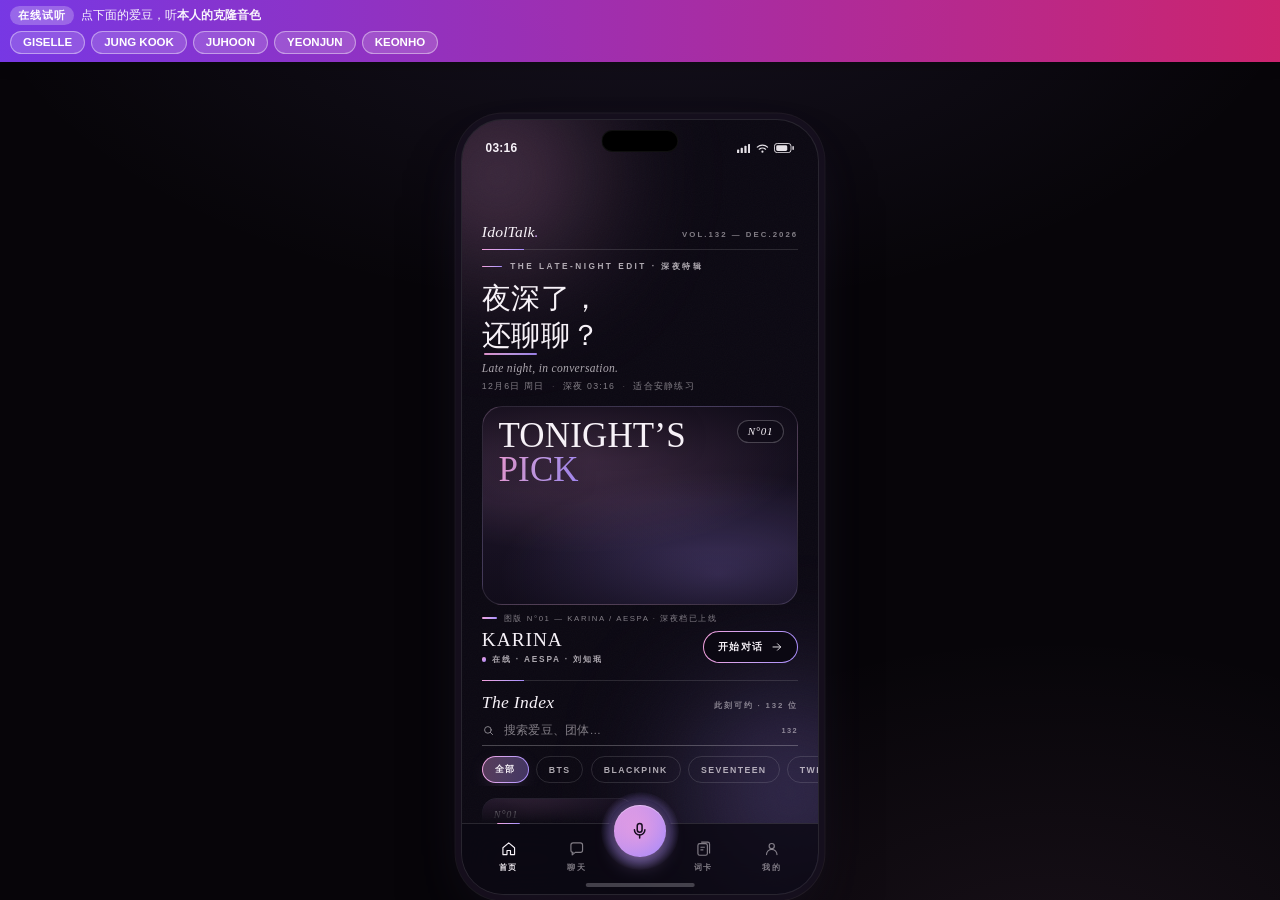
==== index.html @ 9650d8af "在线试听 Demo（先推代码，照片分批）" ====
<!DOCTYPE html>
<html lang="zh-CN">
<head>
<meta charset="UTF-8">
<meta name="viewport" content="width=device-width, initial-scale=1, viewport-fit=cover">
<meta name="color-scheme" content="dark">
<meta name="theme-color" content="#0B0812">
<title>IdolTalk — 和爱豆练英语</title>
<meta name="description" content="K-pop 爱豆英语陪练：132 位爱豆，聊天陪练 + 语音朗读 + 词卡学习。">
<link rel="manifest" href="manifest.webmanifest">
<link rel="icon" href="assets/icon.svg" type="image/svg+xml">
<link rel="stylesheet" href="css/app.css">
<!-- PWA：Service Worker 注册（仅 https / localhost 生效；file:// 直开时静默跳过，不影响运行） -->
<script>
(function () {
  var isLocal = location.hostname === 'localhost' || location.hostname === '127.0.0.1';
  if ('serviceWorker' in navigator && (location.protocol === 'https:' || isLocal)) {
    window.addEventListener('load', function () {
      navigator.serviceWorker.register('sw.js').catch(function (e) {
        console.warn('[sw] 注册失败（不影响使用）', e);
      });
    });
  }
})();
</script>
</head>
<body>

<!-- ============================================================
     PHONE — 390×844（桌面为带框预览；≤520px 真机全屏，见 app.css）
     ============================================================ -->
<div class="phone" id="phone" data-nav="home">
  <div class="blob b1" aria-hidden="true"></div>
  <div class="blob b2" aria-hidden="true"></div>
  <div class="grain" aria-hidden="true"></div>
  <div class="island" aria-hidden="true"></div>

  <div class="stack">

    <!-- 状态栏（桌面预览装饰；真机隐藏，让位系统状态栏） -->
    <div class="statusbar" aria-hidden="true">
      <span id="sb-time">21:47</span>
      <div class="sb-icons">
        <svg width="15" height="10" viewBox="0 0 15 10"><rect class="fill" x="0" y="6" width="2.4" height="4" rx=".8"/><rect class="fill" x="4" y="4" width="2.4" height="6" rx=".8"/><rect class="fill" x="8" y="2" width="2.4" height="8" rx=".8"/><rect class="fill" x="12" y="0" width="2.4" height="10" rx=".8"/></svg>
        <svg width="14" height="10" viewBox="0 0 14 10"><path class="stroke" stroke-width="1.3" stroke-linecap="round" d="M1.4 3.4a8.2 8.2 0 0 1 11.2 0M3.6 5.7a5 5 0 0 1 6.8 0"/><circle class="fill" cx="7" cy="8.4" r="1.2"/></svg>
        <svg width="22" height="11" viewBox="0 0 22 11"><rect class="stroke" stroke-width="1" x=".5" y=".5" width="18" height="10" rx="3"/><rect class="fill" x="2.4" y="2.4" width="12" height="6.2" rx="1.6"/><rect class="fill" x="20" y="3.4" width="1.6" height="4.2" rx=".8" opacity=".5"/></svg>
      </div>
    </div>

    <!-- 屏幕栈：4 个屏幕容器（各屏幕模块在 mount(el) 中替换占位脚手架） -->
    <main class="screens">

      <section class="screen on" id="screen-home" aria-label="首页">
        <div class="scaffold">
          <div class="grad-rule" style="width:120px"></div>
          <p class="sc-name grad-text">Home</p>
          <p class="sc-note">屏幕模块待挂载 · <b>js/screens/home.js</b></p>
        </div>
      </section>

      <section class="screen" id="screen-convos" aria-label="消息列表">
        <div class="scaffold">
          <div class="grad-rule" style="width:120px"></div>
          <p class="sc-name grad-text">Conversations</p>
          <p class="sc-note">屏幕模块待挂载 · <b>js/screens/convos.js</b></p>
        </div>
      </section>

      <section class="screen" id="screen-chat" aria-label="聊天">
        <div class="scaffold">
          <div class="grad-rule" style="width:120px"></div>
          <p class="sc-name grad-text">Conversation</p>
          <p class="sc-note">屏幕模块待挂载 · <b>js/screens/chat.js</b></p>
        </div>
      </section>

      <section class="screen" id="screen-cards" aria-label="词卡">
        <div class="scaffold">
          <div class="grad-rule" style="width:120px"></div>
          <p class="sc-name grad-text">Word Cards</p>
          <p class="sc-note">屏幕模块待挂载 · <b>js/screens/cards.js</b></p>
        </div>
      </section>

      <section class="screen" id="screen-me" aria-label="我的">
        <div class="scaffold">
          <div class="grad-rule" style="width:120px"></div>
          <p class="sc-name grad-text">The Journal</p>
          <p class="sc-note">屏幕模块待挂载 · <b>js/screens/me.js</b></p>
        </div>
      </section>

    </main>

    <!-- 底部导航：4 tab + 中央凸起麦克风 FAB（口语练习核心动作） -->
    <nav class="tabbar" aria-label="主导航">
      <button class="tab on" type="button" data-nav="home" aria-label="首页">
        <svg width="19" height="19" viewBox="0 0 24 24" fill="none" stroke="currentColor" stroke-width="1.6" stroke-linejoin="round" aria-hidden="true"><path d="M4 10.6 12 4l8 6.6V20h-5.6v-5.6h-4.8V20H4z"/></svg>
        <span>首页</span>
      </button>
      <button class="tab" type="button" data-nav="convos" aria-label="聊天">
        <svg width="19" height="19" viewBox="0 0 24 24" fill="none" stroke="currentColor" stroke-width="1.6" stroke-linejoin="round" aria-hidden="true"><path d="M4 7a3 3 0 0 1 3-3h10a3 3 0 0 1 3 3v7a3 3 0 0 1-3 3h-7l-4.2 3.4V17H7a3 3 0 0 1-3-3z"/></svg>
        <span>聊天</span>
      </button>
      <div class="mic">
        <button class="mic-btn" type="button" id="micFab" aria-label="口语练习">
          <svg width="21" height="21" viewBox="0 0 24 24" fill="none" stroke="currentColor" stroke-width="1.9" stroke-linecap="round" stroke-linejoin="round" aria-hidden="true"><rect x="9" y="3" width="6" height="11" rx="3"/><path d="M5.5 11a6.5 6.5 0 0 0 13 0"/><path d="M12 17.5V21"/></svg>
        </button>
      </div>
      <button class="tab" type="button" data-nav="cards" aria-label="词卡">
        <svg width="19" height="19" viewBox="0 0 24 24" fill="none" stroke="currentColor" stroke-width="1.6" stroke-linejoin="round" aria-hidden="true"><rect x="4" y="5" width="13" height="16" rx="2.5"/><path d="M8.5 3h9A2.5 2.5 0 0 1 20 5.5v13"/><path d="M7.5 10h6M7.5 13.5h4"/></svg>
        <span>词卡</span>
      </button>
      <button class="tab" type="button" data-nav="me" aria-label="我的">
        <svg width="19" height="19" viewBox="0 0 24 24" fill="none" stroke="currentColor" stroke-width="1.6" stroke-linecap="round" aria-hidden="true"><circle cx="12" cy="8.4" r="3.6"/><path d="M4.8 20a7.2 7.2 0 0 1 14.4 0"/></svg>
        <span>我的</span>
      </button>
      <div class="home-bar" aria-hidden="true"></div>
    </nav>

  </div>

  <!-- 全局反馈层：App.emit('toast', '文案') 即可弹出 -->
  <div id="toast-layer" aria-live="polite"></div>
</div>

<!-- ============================================================
     模块加载顺序（冻结）：data → reply → voice → chat → core → screens → boot
     注意：全部为【经典脚本】——Chromium 在 file:// 协议下按 CORS 拦截
     <script type="module" src>，而本应用以 file:// 直接打开运行。
     模块化方式 = 每文件一个 IIFE，挂载到 window.App 命名空间（合并式，
     任何模块都不得整体重写 window.App，只能附加属性）。
     ============================================================ -->
<script src="js/data.js"></script>
<script src="js/reply.js"></script>
<script src="js/voice.js"></script>
<script src="js/chat.js"></script>
<script src="js/core.js"></script>
<script src="js/screens/home.js"></script>
<script src="js/screens/convos.js"></script>
<script src="js/screens/chat.js"></script>
<script src="js/screens/cards.js"></script>
<script src="js/screens/me.js"></script>
<script src="js/boot.js"></script>
<!-- 在线试听 Demo 覆盖层：把预生成的真人音色音频接到朗读流程上。
     只覆盖 App.voice.speak / App.reply.generate 两个冻结接口，不改应用原文件。 -->
<script src="demo.js"></script>
</body>
</html>
---- css/app.css ----
/* ============================================================
   IdolTalk · app.css — 「杂志梦幻」设计系统（地基样式表）
   ------------------------------------------------------------
   方向：杂志编辑 · 排版驱动 —— 粉紫是油墨，深紫墨是纸。
   基底来自 concepts/editorial.html，融合三方案精华：
   · 全息偶像 → .ava 说话光环（rose→violet 双油墨旋转环）+ .wave 声波律动
   · 晨雾梦核 → .mask-fade 滚动边缘渐隐、批注波浪线 .wavy
   · 极光玻璃 → 底部导航中央凸起麦克风 FAB（.mic-btn）
   ------------------------------------------------------------
   组件索引（各屏幕模块请直接复用，勿重复造）：
   排版     .serif .serif-up .grad-text .kicker .tick
   线       .hairline .hairline.v .grad-rule（短渐变刻度，--rule-w 可调）
   编号     .n-tag（N°01 图版号胶囊）.n-tag--bare（无底角标）
   面板     .glass（渐变描边玻璃卡）
   气泡     .bubble.glass（爱豆）/ .bubble.solid（用户）
   语音     .play .wave（--h 高度 --d 延迟，.p=已播渐变）.dur .hl
   头像     .ava > .speak-halo + .ring + img（父级加 .speaking 触发）
   按钮     .cta（渐变描边胶囊）.icon-btn .chip
   动效     .rise + --i（入场 stagger）、.sheen（hover 扫光）
   反馈     .toast（App.emit('toast', …) 即可弹出）.live（在线呼吸点）
   布局     .scroll（隐藏滚动条）.mask-fade（滚动边缘渐隐）.photo（--pos 人脸位）
   ------------------------------------------------------------
   工程约束：
   · 动画只用 transform / opacity（60fps；.mic-btn 呼吸亦然）
   · .rise 使用 animation-fill-mode: backwards —— 动画结束后样式回落
     到自然态，:hover 的 transform 才不会一直被填充帧覆盖（防 hover 失效）
   · 照片统一 object-position: var(--pos, 50% 20%)，模块按爱豆写入 --pos
   ============================================================ */

/* ---------- 设计令牌 ---------- */
:root{
  /* 纸与油墨 */
  --ink:     #0B0812;                 /* 主纸面：深紫墨 */
  --ink-2:   #151020;                 /* 抬升面 */
  --ink-3:   #1B1426;                 /* 卡面亮部 */
  --ink-4:   #120D1C;                 /* 卡面暗部 */
  --paper:   #F7F2F8;                 /* 主文字（纸色）*/
  --p2:      rgba(247,242,248,.68);   /* 次级文字 */
  --p3:      rgba(247,242,248,.50);   /* 弱文字 / 标签 */
  --p4:      rgba(247,242,248,.34);   /* 极弱 */

  /* 油墨渐变（rose → lilac → violet）*/
  --rose:    #F2A0DC;
  --lilac:   #CBA2F2;
  --violet:  #A78BFA;
  --grad:    linear-gradient(100deg, #F2A0DC 0%, #CBA2F2 52%, #A78BFA 100%);
  --grad-2:  linear-gradient(135deg, #F2A0DC, #A78BFA);          /* 实底渐变（按钮/油墨块）*/
  --on-grad: #170D20;                                            /* 渐变上的墨色文字 */

  /* 发丝线 */
  --line:    rgba(247,242,248,.13);
  --line-2:  rgba(247,242,248,.26);
  --line-rose:  rgba(242,160,220,.42);
  --line-violet:rgba(167,139,250,.42);

  /* 玻璃面 */
  --glass-bg:   linear-gradient(165deg, rgba(26,19,40,.82), rgba(15,11,24,.86)) padding-box,
                linear-gradient(135deg, rgba(242,160,220,.5), rgba(167,139,250,.38) 45%, rgba(247,242,248,.13) 92%) border-box;
  --glass-bg-soft: linear-gradient(165deg, rgba(26,19,40,.72), rgba(15,11,24,.78)) padding-box,
                linear-gradient(135deg, rgba(242,160,220,.4), rgba(167,139,250,.3) 50%, rgba(247,242,248,.12) 95%) border-box;

  /* 字体 */
  --serif:   Georgia, "Times New Roman", "Songti SC", "SimSun", serif;
  /* Segoe UI 先于微软雅黑：Windows 上拉丁字形（含 U+2019 弯引号）由 Segoe UI
     渲染 —— 雅黑的 ’ 是全宽前进宽度，会在 "You’ve" 里撑出空格；中文仍回退雅黑 */
  --sans:    -apple-system, "Segoe UI", "PingFang SC", "Microsoft YaHei", sans-serif;

  /* 字号阶梯 */
  --fs-micro: 8.5px;    /* 全大写微型标签 */
  --fs-tag:   9px;      /* 标签 */
  --fs-note:  9.5px;    /* 说明 */
  --fs-cap:   10.5px;   /* 按钮/说明正文 */
  --fs-meta:  11.5px;   /* 译文/注释正文 */
  --fs-body:  12.5px;   /* 正文 */
  --fs-chat:  13.5px;   /* 聊天气泡正文 */
  --fs-name:  15.5px;   /* 卡片人名 */
  --fs-title: 17px;     /* 刊头 */
  --fs-h3:    19px;     /* 区块题 */
  --fs-h2:    21px;     /* 署名题 */
  --fs-h1:    31px;     /* 页题 */
  --fs-hero:  38px;     /* 超大衬线题（TONIGHT'S PICK）*/

  /* 字距 */
  --ls-caps: .22em;     /* 全大写宽字距 */
  --ls-wide: .16em;
  --ls-mid:  .08em;

  /* 圆角 */
  --r-xs: 8px;  --r-sm: 12px; --r-md: 16px; --r-lg: 22px; --r-pill: 999px;

  /* 间距 */
  --sp-1: 4px;  --sp-2: 8px;  --sp-3: 12px; --sp-4: 16px; --sp-5: 22px; --sp-6: 30px;
  --gutter: 22px;        /* 屏幕左右安全留白 */

  /* 动效 */
  --ease:      cubic-bezier(.22,.75,.25,1);
  --ease-soft: cubic-bezier(.2,.7,.2,1);
  --t-fast: .35s;  --t-mid: .55s;  --t-slow: 1.2s;
  --stagger: 65ms;       /* .rise 相邻位差 */
  --delay-base: 150ms;   /* .rise 起始延迟 */
}

/* 旋转角属性（供 .ring / 气泡流光旋转；不支持的浏览器静退为静态环） */
@property --a{ syntax:'<angle>'; inherits:false; initial-value:0deg; }

/* ---------- 重置与基底 ---------- */
*, *::before, *::after{ box-sizing:border-box; margin:0; padding:0; }
html, body{ height:100%; }
body{
  font-family:var(--sans);
  background:
    radial-gradient(1100px 620px at 50% -8%, rgba(167,139,250,.10), transparent 62%),
    radial-gradient(900px 560px at 82% 108%, rgba(242,160,220,.07), transparent 60%),
    #070509;
  color:var(--paper);
  -webkit-font-smoothing:antialiased;
  text-rendering:optimizeLegibility;
  display:grid; place-items:center;
  overflow:auto;
}
img{ display:block; }
button{ font:inherit; color:inherit; background:none; border:0; cursor:pointer; }
input{ font:inherit; color:inherit; background:none; border:0; outline:none; }
a{ color:inherit; text-decoration:none; }
::selection{ background:rgba(167,139,250,.35); }
:focus-visible{ outline:1px solid var(--line-rose); outline-offset:2px; border-radius:2px; }
.sr-only{
  position:absolute; width:1px; height:1px; overflow:hidden;
  clip:rect(0 0 0 0); clip-path:inset(50%); white-space:nowrap;
}

/* ============================================================
   PHONE — 390×844 设备框（桌面预览）/ 全屏（真机 PWA）
   ============================================================ */
.phone{
  position:relative;
  width:390px; height:844px;
  border-radius:46px; overflow:hidden;
  background:var(--ink);
  border:1px solid rgba(247,242,248,.12);
  box-shadow:
    0 0 0 6px rgba(20,14,28,.9),
    0 0 0 7px rgba(247,242,248,.07),
    0 48px 90px -36px rgba(0,0,0,.9),
    0 24px 70px -30px rgba(167,139,250,.28);
}
/* 桌面窗口较矮时整体缩放（zoom 只影响框，不影响内部布局逻辑） */
@media (min-width:521px) and (max-height:930px){ .phone{ zoom:.92; } }
@media (min-width:521px) and (max-height:840px){ .phone{ zoom:.84; } }

/* ---------- 氛围：光斑 / 纸纹 / 灵动岛 ---------- */
.blob{ position:absolute; border-radius:50%; filter:blur(64px); pointer-events:none; z-index:0; }
.blob.b1{
  width:300px; height:300px; top:-90px; left:-110px;
  background:radial-gradient(circle, rgba(242,160,220,.42), transparent 68%);
  animation:drift-a 24s var(--ease-soft) infinite alternate;
}
.blob.b2{
  width:340px; height:340px; bottom:-60px; right:-140px;
  background:radial-gradient(circle, rgba(167,139,250,.40), transparent 68%);
  animation:drift-b 29s var(--ease-soft) infinite alternate;
}
@keyframes drift-a{ from{ transform:translate3d(0,0,0) scale(1); } to{ transform:translate3d(60px,52px,0) scale(1.14); } }
@keyframes drift-b{ from{ transform:translate3d(0,0,0) scale(1.08); } to{ transform:translate3d(-66px,-44px,0) scale(.94); } }

.grain{
  position:absolute; inset:0; z-index:1; pointer-events:none; opacity:.05;
  background-image:url("data:image/svg+xml;utf8,<svg xmlns='http://www.w3.org/2000/svg' width='140' height='140'><filter id='n'><feTurbulence type='fractalNoise' baseFrequency='0.85' numOctaves='2' stitchTiles='stitch'/></filter><rect width='140' height='140' filter='url(%23n)' opacity='0.6'/></svg>");
}
.island{
  position:absolute; top:11px; left:50%; transform:translateX(-50%);
  width:84px; height:24px; border-radius:14px; background:#000;
  border:1px solid rgba(255,255,255,.06); z-index:6; pointer-events:none;
}

/* ---------- 状态栏（桌面预览用；真机隐藏） ---------- */
.statusbar{
  flex:none; height:46px; padding:16px 26px 0; z-index:5; position:relative;
  display:flex; align-items:center; justify-content:space-between;
  font-size:13px; font-weight:600; letter-spacing:.02em; color:var(--paper);
}
.sb-icons{ display:flex; align-items:center; gap:6px; }
.sb-icons svg{ display:block; }
.sb-icons .fill{ fill:var(--paper); opacity:.92; }
.sb-icons .stroke{ stroke:var(--paper); opacity:.92; fill:none; }

/* ============================================================
   SCREEN — 屏幕栈与切换
   ============================================================ */
.stack{ position:relative; z-index:2; height:100%; display:flex; flex-direction:column; }
.screens{ position:relative; flex:1; min-height:0; z-index:10; }
.screen{
  position:absolute; inset:0;
  display:none;                              /* 只显示当前屏（nav 由 core.js 控制 .on）*/
  flex-direction:column; overflow:hidden;
  background:transparent;
}
.screen.on{ display:flex; animation:screen-in .4s var(--ease) backwards; }
@keyframes screen-in{ from{ opacity:0; transform:translateY(10px); } to{ opacity:1; transform:translateY(0); } }
/* 约定：聊天屏为全沉浸布局（概念稿如此）——输入坞替代底栏，由 [data-nav] 驱动 */
.phone[data-nav="chat"] .tabbar{ display:none; }

/* ---------- 屏幕占位脚手架（各屏幕 mount(el) 时应整体替换） ---------- */
.scaffold{
  flex:1; display:flex; flex-direction:column; align-items:center; justify-content:center;
  gap:10px; padding:24px; text-align:center;
}
.scaffold .sc-name{ font-family:var(--serif); font-style:italic; font-size:var(--fs-h3); letter-spacing:.04em; }
.scaffold .sc-note{ font-size:var(--fs-note); letter-spacing:var(--ls-caps); text-transform:uppercase; color:var(--p3); }
.scaffold .sc-note b{ font-weight:600; color:var(--p2); }

/* ============================================================
   TABBAR — 底部导航 + 中央凸起麦克风 FAB
   ============================================================ */
.tabbar{
  flex:none; position:relative; z-index:30; height:78px; padding:10px 14px 0;
  border-top:1px solid var(--line);
  background:rgba(11,8,18,.78);
  backdrop-filter:blur(18px); -webkit-backdrop-filter:blur(18px);
  display:flex; align-items:flex-start;
}
.tab{
  flex:1; display:flex; flex-direction:column; align-items:center; gap:5px;
  padding-top:8px; position:relative; color:var(--p3);
  transition:color var(--t-fast) var(--ease);
}
.tab span{ font-size:var(--fs-micro); font-weight:600; letter-spacing:.14em; }
.tab svg{ display:block; }
.tab.on{ color:var(--paper); }
.tab.on::before{
  content:""; position:absolute; top:-11px; width:26px; height:2px;
  border-radius:0 0 3px 3px; background:var(--grad);
}
/* 中央麦克风 FAB（口语练习是核心动作）*/
.tabbar .mic{
  flex:none; width:64px;
  display:flex; align-items:flex-start; justify-content:center;
}
.mic-btn{
  position:relative; margin-top:-30px;
  width:56px; height:56px; border-radius:50%;
  display:flex; align-items:center; justify-content:center;
  background:var(--grad-2); color:var(--on-grad);
  box-shadow:
    0 10px 26px -8px rgba(203,162,242,.7),
    inset 0 1px 0 rgba(255,255,255,.5),
    0 0 0 6px rgba(11,8,18,.9);
  transition:transform var(--t-fast) var(--ease);
}
.mic-btn svg{ position:relative; z-index:1; }
/* 呼吸光晕：只用 transform/opacity */
.mic-btn::after{
  content:""; position:absolute; inset:-14px; border-radius:50%;
  background:radial-gradient(circle, rgba(242,160,220,.5), rgba(167,139,250,.26) 55%, transparent 72%);
  z-index:0; pointer-events:none;
  animation:mic-breathe 4.6s var(--ease-soft) infinite;
}
@keyframes mic-breathe{
  0%,100%{ opacity:.3; transform:scale(.92); }
  50%{ opacity:.8; transform:scale(1.1); }
}
.mic-btn:active{ transform:scale(.94); }
.home-bar{
  position:absolute; left:50%; bottom:8px; transform:translateX(-50%);
  width:118px; height:4px; border-radius:4px; background:rgba(247,242,248,.24);
  pointer-events:none;
}

/* ============================================================
   排版基元
   ============================================================ */
.serif{ font-family:var(--serif); font-style:italic; }
.serif-up{ font-family:var(--serif); text-transform:uppercase; }
.grad-text{
  background:var(--grad); -webkit-background-clip:text; background-clip:text;
  color:transparent; -webkit-text-fill-color:transparent;
}
/* 小节引导：刻度短杠 + 全大写微标签 */
.kicker{
  display:flex; align-items:center; gap:9px;
  font-size:var(--fs-tag); font-weight:600; letter-spacing:.3em;
  color:var(--p2); text-transform:uppercase;
}
.tick{ width:22px; height:2px; border-radius:2px; background:var(--grad); flex:none; }
/* 批注波浪线（纠音/编辑批注用，晨雾梦核精华） */
.wavy{
  text-decoration:underline wavy rgba(242,160,220,.6);
  text-underline-offset:3px;
}

/* ============================================================
   线 —— 发丝线 / 渐变刻度
   ============================================================ */
.hairline{ height:1px; background:var(--line); border:0; }
.hairline.v{ width:1px; height:auto; align-self:stretch; background:var(--line); }
/* 发丝线 + 左端短渐变刻度（--rule-w 控制刻度宽） */
.grad-rule{ height:1px; background:var(--line); border:0; position:relative; }
.grad-rule::before{
  content:""; position:absolute; left:0; top:0;
  width:var(--rule-w, 46px); height:1px; background:var(--grad);
}
.grad-rule.center::before{ left:50%; transform:translateX(-50%); }
.grad-rule.right::before{ left:auto; right:0; }

/* ============================================================
   组件 —— N° 编号 / 玻璃面板
   ============================================================ */
/* N°01 图版号：玻璃胶囊（hero 角标等） */
.n-tag{
  display:inline-flex; align-items:center;
  font-family:var(--serif); font-style:italic; font-size:12px; letter-spacing:.06em;
  padding:5px 11px; border-radius:var(--r-pill);
  background:rgba(11,8,18,.42); border:1px solid rgba(247,242,248,.24);
  backdrop-filter:blur(8px); -webkit-backdrop-filter:blur(8px);
}
/* 无底角标（卡片内 N°，靠投影保证可读） */
.n-tag--bare{
  display:inline; padding:0; background:none; border:0; backdrop-filter:none; -webkit-backdrop-filter:none;
  font-family:var(--serif); font-style:italic; font-size:11px; letter-spacing:.08em;
  text-shadow:0 1px 10px rgba(0,0,0,.65);
}
.n-tag--grad{ background:var(--grad); -webkit-background-clip:text; background-clip:text; color:transparent; -webkit-text-fill-color:transparent; }

/* 渐变描边玻璃面板（词卡 / 批注卡 / 工具卡等） */
.glass{
  border-radius:var(--r-md);
  background:var(--glass-bg);
  border:1px solid transparent;
  backdrop-filter:blur(16px); -webkit-backdrop-filter:blur(16px);
  box-shadow:0 14px 34px -22px rgba(0,0,0,.85);
}
.glass--soft{
  border-radius:18px;
  background:var(--glass-bg-soft);
  border:1px solid transparent;
  backdrop-filter:blur(14px); -webkit-backdrop-filter:blur(14px);
}

/* ============================================================
   气泡基元 —— 爱豆（玻璃渐变描边）/ 用户（油墨实底）
   ============================================================ */
.bubble{
  position:relative;
  font-size:var(--fs-chat); line-height:1.6; letter-spacing:.01em;
  max-width:100%;
}
/* 爱豆气泡：左上小折角 */
.bubble.glass{
  padding:12px 15px;
  border-radius:5px 20px 20px 20px;
  background:var(--glass-bg);
  border:1px solid transparent;
  backdrop-filter:blur(16px); -webkit-backdrop-filter:blur(16px);
  box-shadow:0 14px 34px -22px rgba(0,0,0,.85);
}
/* 用户气泡：右上小折角 + 油墨实底 */
.bubble.solid{
  padding:12px 15px;
  border-radius:20px 5px 20px 20px;
  background:var(--grad-2); color:var(--on-grad); font-weight:500;
  box-shadow:0 14px 32px -16px rgba(242,160,220,.55);
}
/* 气泡内中文译文块 */
.bubble .cn{
  margin-top:10px; padding-top:10px; border-top:1px solid var(--line);
  font-size:var(--fs-meta); line-height:1.7; color:var(--p2); letter-spacing:.02em;
}

/* ---------- 语音气泡（24 根细声波 / 播放钮 / 时长） ---------- */
.bubble.voice{ padding:14px 16px 13px; width:100%; }
.voice-row{ display:flex; align-items:center; gap:12px; }
.play{
  position:relative; flex:none; width:36px; height:36px; border-radius:50%;
  background:var(--grad-2); color:var(--on-grad);
  display:flex; align-items:center; justify-content:center;
  box-shadow:0 8px 22px -8px rgba(242,160,220,.6);
}
.play svg{ position:relative; z-index:1; }
/* 播放时的外扩光环（transform/opacity） */
.play::after{
  content:""; position:absolute; inset:-4px; border-radius:50%;
  background:radial-gradient(circle, rgba(242,160,220,.55), rgba(167,139,250,.28) 55%, transparent 72%);
  opacity:0; transform:scale(.7); pointer-events:none;
}
.playing .play::after{ animation:halo 1.9s var(--ease-soft) infinite; }
@keyframes halo{
  0%{ opacity:.85; transform:scale(.72); }
  70%{ opacity:0; transform:scale(1.55); }
  100%{ opacity:0; transform:scale(1.55); }
}
.play .ic-pause{ display:none; }
.playing .ic-pause{ display:block; }
.playing .ic-play{ display:none; }
/* 声波：i×24，--h 高度、--d 逐根延迟；.p = 已播渐变 */
.wave{ flex:1; display:flex; align-items:center; justify-content:space-between; gap:2px; height:26px; }
.wave i{
  width:2.5px; height:var(--h, 12px); border-radius:3px;
  background:rgba(247,242,248,.34);
  transform-origin:center;
}
.wave i.p{ background:var(--grad-2); }
.playing .wave i{ animation:wv 1.15s var(--ease-soft) infinite; animation-delay:var(--d, 0s); }
@keyframes wv{ 0%,100%{ transform:scaleY(.55); } 50%{ transform:scaleY(1.12); } }
.dur{ flex:none; font-family:var(--serif); font-style:italic; font-size:11px; letter-spacing:.06em; color:var(--p2); }
.voice-text{ margin-top:12px; }
.voice-text .hl{
  font-style:normal;
  background:var(--grad); -webkit-background-clip:text; background-clip:text;
  color:transparent; -webkit-text-fill-color:transparent;
  text-shadow:0 0 22px rgba(242,160,220,.35);
}
.bubble.voice .cn{ margin-top:9px; padding-top:9px; border-top:1px solid var(--line); font-size:var(--fs-meta); line-height:1.7; color:var(--p2); }

/* ---------- 说话时刻：头像光环（全息偶像精华，简化为双油墨） ---------- */
/* 用法：<div class="ava speaking"><span class="speak-halo"></span><span class="ring"></span><img src=…></div> */
.ava{ position:relative; width:var(--ava, 47px); height:var(--ava, 47px); flex:none; }
.ava img{
  position:relative; z-index:2;
  width:100%; height:100%; border-radius:50%;
  object-fit:cover; object-position:var(--pos, 50% 18%);
  border:2px solid var(--ink); background:var(--ink-3);
}
/* 旋转油墨环 */
.ava .ring{
  position:absolute; inset:-2px; border-radius:50%; padding:1.5px; z-index:3;
  --a:0deg;
  background:conic-gradient(from var(--a), var(--rose), var(--violet) 55%, var(--rose));
  -webkit-mask:linear-gradient(#000 0 0) content-box, linear-gradient(#000 0 0);
  -webkit-mask-composite:xor;
          mask:linear-gradient(#000 0 0) content-box, linear-gradient(#000 0 0);
          mask-composite:exclude;
  opacity:.35; transition:opacity .45s var(--ease);
  pointer-events:none;
}
.ava.speaking .ring{ opacity:1; animation:spin-a 4.5s linear infinite; }
@keyframes spin-a{ to{ --a:360deg; } }
/* 呼吸光晕 */
.ava .speak-halo{
  position:absolute; inset:-11px; border-radius:50%; z-index:1;
  background:radial-gradient(circle, rgba(167,139,250,.55), rgba(242,160,220,.25) 55%, transparent 72%);
  opacity:0; pointer-events:none;
}
.ava.speaking .speak-halo{ animation:breathe 2.4s var(--ease-soft) infinite; }
@keyframes breathe{ 0%,100%{ opacity:.25; transform:scale(.9); } 50%{ opacity:.85; transform:scale(1.14); } }

/* ============================================================
   按钮 / 胶囊 / 扫光
   ============================================================ */
/* CTA：渐变描边胶囊，hover 变油墨实底 */
.cta{
  display:inline-flex; align-items:center; gap:8px; flex:none;
  font-size:var(--fs-cap); font-weight:600; letter-spacing:var(--ls-wide);
  padding:9px 15px; border-radius:var(--r-pill);
  background:linear-gradient(var(--ink), var(--ink)) padding-box, var(--grad) border-box;
  border:1px solid transparent; color:var(--paper);
  transition:background var(--t-mid) var(--ease), color var(--t-mid) var(--ease), box-shadow var(--t-mid) var(--ease);
}
.cta svg{ transition:transform var(--t-mid) var(--ease); }
.cta:hover{
  background:var(--grad) padding-box, var(--grad) border-box; color:#180D20;
  box-shadow:0 10px 30px -10px rgba(242,160,220,.55);
}
.cta:hover svg{ transform:translateX(3px); }

/* 圆形图标钮 */
.icon-btn{
  flex:none; width:32px; height:32px; border-radius:50%;
  display:flex; align-items:center; justify-content:center;
  border:1px solid var(--line); color:var(--p2);
  transition:color var(--t-fast) var(--ease), border-color var(--t-fast) var(--ease), background var(--t-fast) var(--ease);
}
.icon-btn:hover{ color:var(--paper); border-color:var(--line-2); background:rgba(247,242,248,.05); }

/* 筛选胶囊（首页团体 chips） */
.chip{
  flex:none; font-size:var(--fs-note); font-weight:600; letter-spacing:var(--ls-wide);
  text-transform:uppercase; color:var(--p2);
  padding:7px 13px; border-radius:var(--r-pill); border:1px solid var(--line);
  transition:color var(--t-fast) var(--ease), border-color var(--t-fast) var(--ease), background var(--t-fast) var(--ease);
}
.chip:hover{ color:var(--paper); border-color:var(--line-2); }
.chip.on{
  color:var(--paper);
  background:linear-gradient(rgba(28,20,40,.72), rgba(28,20,40,.72)) padding-box, var(--grad) border-box;
  border:1px solid transparent;
  box-shadow:0 6px 22px -10px rgba(203,162,242,.55);
}

/* 扫光：hover 时一道斜高光扫过（transform/opacity）。
   用法：在卡片根元素上叠加 class="sheen"（元素自身需 overflow:hidden 或含于裁切容器） */
.sheen{ position:relative; }
.sheen::after{
  content:""; position:absolute; top:-60%; bottom:-60%; left:0; width:38%;
  background:linear-gradient(105deg, transparent, rgba(247,242,248,.1) 44%, rgba(247,242,248,.22) 50%, rgba(247,242,248,.1) 56%, transparent);
  transform:translateX(-160%) rotate(10deg);
  opacity:0; pointer-events:none; z-index:4;
}
.sheen:hover::after{
  opacity:1;
  transition:transform .9s var(--ease-soft), opacity .25s var(--ease-soft);
  transform:translateX(300%) rotate(10deg);
}

/* 在线呼吸点（选择性在线：只标 3-4 位） */
.live{
  width:5px; height:5px; border-radius:50%; flex:none;
  background:var(--grad-2);
  animation:live 2.2s var(--ease-soft) infinite;
}
@keyframes live{ 0%,100%{ opacity:1; transform:scale(1); } 50%{ opacity:.45; transform:scale(.78); } }

/* ============================================================
   滚动 / 遮罩 / 照片
   ============================================================ */
.scroll{ overflow-y:auto; overscroll-behavior:contain; scrollbar-width:none; }
.scroll::-webkit-scrollbar{ display:none; }
/* 滚动边缘渐隐（晨雾梦核精华）：加在滚动容器上 */
.mask-fade{
  -webkit-mask-image:linear-gradient(180deg, transparent 0, #000 16px, #000 calc(100% - 34px), transparent 100%);
          mask-image:linear-gradient(180deg, transparent 0, #000 16px, #000 calc(100% - 34px), transparent 100%);
}
/* 照片统一裁切：模块按爱豆写入 --pos（如 50% 14%） */
.photo{ width:100%; height:100%; object-fit:cover; object-position:var(--pos, 50% 20%); }

/* ============================================================
   TOAST — 全局反馈层（App.emit('toast', '文案') 即可触发）
   ============================================================ */
#toast-layer{
  position:absolute; top:56px; left:0; right:0; z-index:60;
  display:flex; flex-direction:column; align-items:center; gap:8px;
  pointer-events:none;
}
.toast{
  display:inline-flex; align-items:center; gap:10px; max-width:82%;
  padding:9px 16px; border-radius:var(--r-pill);
  background:linear-gradient(165deg, rgba(26,19,40,.9), rgba(15,11,24,.92)) padding-box,
              linear-gradient(135deg, rgba(242,160,220,.45), rgba(167,139,250,.35) 50%, rgba(247,242,248,.14) 95%) border-box;
  border:1px solid transparent;
  backdrop-filter:blur(14px); -webkit-backdrop-filter:blur(14px);
  box-shadow:0 18px 40px -18px rgba(0,0,0,.9);
  font-size:var(--fs-cap); letter-spacing:var(--ls-mid); color:var(--paper);
  opacity:0; transform:translateY(-10px);
  transition:opacity var(--t-fast) var(--ease), transform var(--t-fast) var(--ease);
}
.toast.show{ opacity:1; transform:translateY(0); }
.toast .toast-tick{ width:16px; height:2px; border-radius:2px; background:var(--grad); flex:none; }

/* ============================================================
   入场动画基元 —— .rise + --i
   delay = calc(var(--i) * 65ms + 150ms)
   fill-mode 用 backwards：结束后回落自然样式，保证 :hover transform 不被覆盖
   ============================================================ */
.rise{ animation:rise-in .55s var(--ease) backwards; animation-delay:calc(var(--i, 0) * var(--stagger) + var(--delay-base)); }
@keyframes rise-in{ from{ opacity:0; transform:translateY(14px); } to{ opacity:1; transform:translateY(0); } }

/* ============================================================
   响应式 —— 真机全屏（≤520px）：无框、隐藏岛与假状态栏，
   让位给系统状态栏 / 手势条（safe-area）。放在样式表末尾，
   确保覆盖上方所有基础规则。
   ============================================================ */
@media (max-width:520px){
  body{ display:block; overflow:hidden; background:var(--ink); }
  .phone{
    width:100vw; height:100vh; height:100dvh;
    border-radius:0; border:none; box-shadow:none; zoom:1;
  }
  .island, .statusbar{ display:none; }
  .screens{ padding-top:env(safe-area-inset-top, 0px); }
  .tabbar{ padding-bottom:calc(10px + env(safe-area-inset-bottom, 0px)); height:88px; }
  .mic-btn{ margin-top:-34px; }
}

/* ---------- 动效节制（prefers-reduced-motion） ---------- */
@media (prefers-reduced-motion: reduce){
  *, *::before, *::after{
    animation-duration:.001s !important;
    animation-iteration-count:1 !important;
    transition-duration:.001s !important;
  }
  .blob, .mic-btn::after, .wave i, .live{ animation:none !important; }
  .rise{ animation:none; }
  .screen.on{ animation:none; }
}
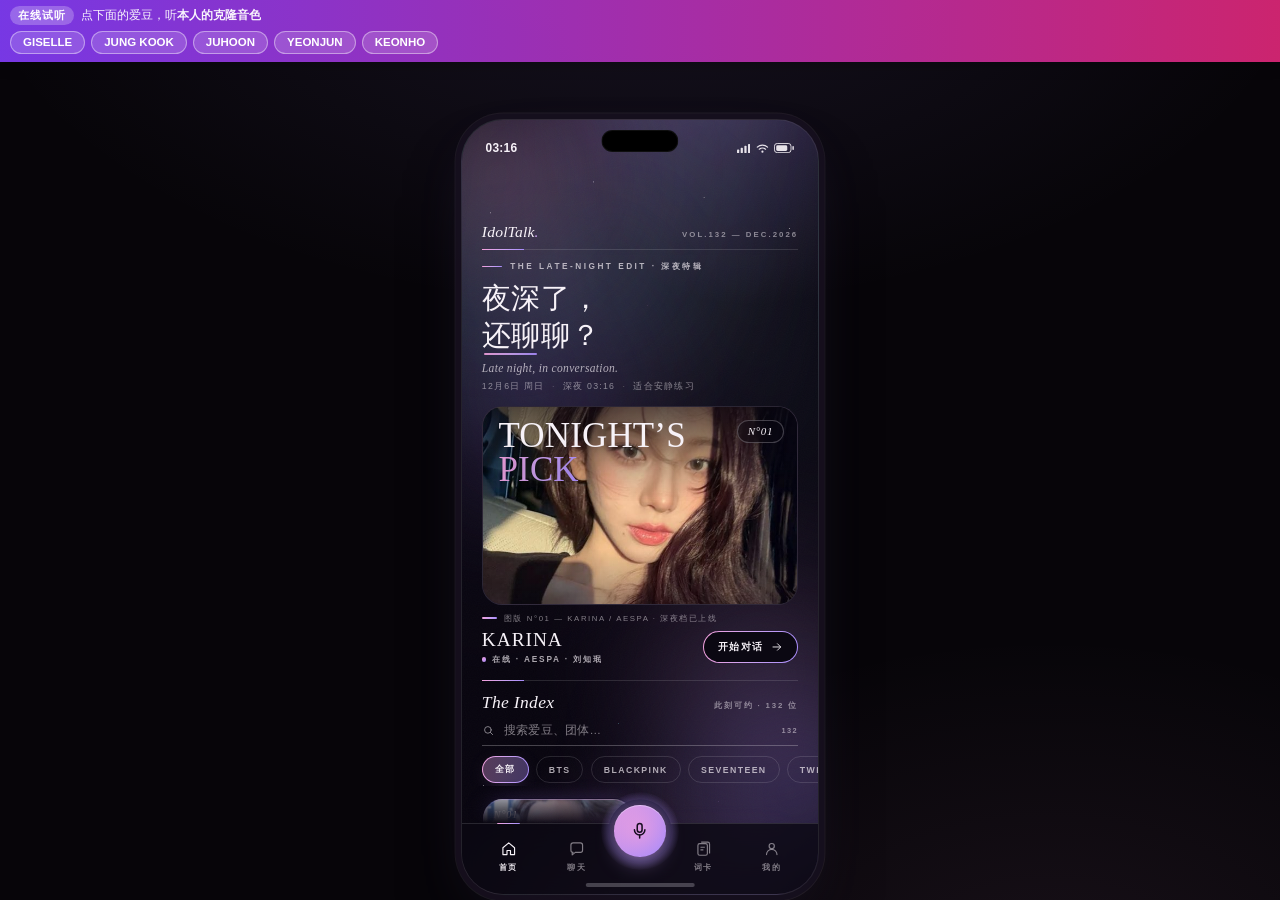
==== commit 037da442: "在线 Demo 同步：全息卡片对齐全息偶像设计稿 + 修掉奇数位卡片黑框 与仓库 master f9b4c44 同批改动： - 卡片底色 #160d28、圆角 22px、.tint 全息偏光层、hov" ====
--- a/index.html
+++ b/index.html
@@ -30,6 +30,14 @@
      PHONE — 390×844（桌面为带框预览；≤520px 真机全屏，见 app.css）
      ============================================================ -->
 <div class="phone" id="phone" data-nav="home">
+  <!-- 舞台光：三束摆动射灯 + 三个漂浮光球 + 星点（全息偶像 Holo Idol） -->
+  <div class="beam b1" aria-hidden="true"></div>
+  <div class="beam b2" aria-hidden="true"></div>
+  <div class="beam b3" aria-hidden="true"></div>
+  <div class="orb o1" aria-hidden="true"></div>
+  <div class="orb o2" aria-hidden="true"></div>
+  <div class="orb o3" aria-hidden="true"></div>
+  <div class="stars" aria-hidden="true"></div>
   <div class="blob b1" aria-hidden="true"></div>
   <div class="blob b2" aria-hidden="true"></div>
   <div class="grain" aria-hidden="true"></div>
--- a/css/app.css
+++ b/css/app.css
@@ -44,6 +44,8 @@
   --lilac:   #CBA2F2;
   --violet:  #A78BFA;
   --grad:    linear-gradient(100deg, #F2A0DC 0%, #CBA2F2 52%, #A78BFA 100%);
+  /* 全息镭射渐变（Holo Idol 设计稿）：青→紫→粉→玫瑰→紫→青 */
+  --holo:    linear-gradient(115deg,#7ee8fa 0%,#a78bfa 28%,#f0abfc 52%,#fda4af 72%,#a78bfa 88%,#7ee8fa 100%);
   --grad-2:  linear-gradient(135deg, #F2A0DC, #A78BFA);          /* 实底渐变（按钮/油墨块）*/
   --on-grad: #170D20;                                            /* 渐变上的墨色文字 */
 
@@ -136,7 +138,13 @@
   position:relative;
   width:390px; height:844px;
   border-radius:46px; overflow:hidden;
-  background:var(--ink);
+  /* 深紫黑舞台底 + 三层舞台光（Holo Idol 设计稿的 .screen-home 底色搬到这里，
+     这样射灯/光球/星点能透过透明的首页显示出来） */
+  background:
+    radial-gradient(120% 62% at 82% -12%, rgba(167,139,250,.26), transparent 58%),
+    radial-gradient(90% 46% at -12% 18%, rgba(126,232,250,.13), transparent 60%),
+    radial-gradient(96% 52% at 50% 112%, rgba(240,171,252,.17), transparent 62%),
+    #07040e;
   border:1px solid rgba(247,242,248,.12);
   box-shadow:
     0 0 0 6px rgba(20,14,28,.9),
@@ -149,6 +157,38 @@
 @media (min-width:521px) and (max-height:840px){ .phone{ zoom:.84; } }
 
 /* ---------- 氛围：光斑 / 纸纹 / 灵动岛 ---------- */
+/* 舞台光：三束摆动射灯（全息偶像 Holo Idol 的签名元素） */
+.beam{ position:absolute; top:-45%; height:150%; filter:blur(72px); mix-blend-mode:screen; opacity:.42; pointer-events:none; z-index:0; }
+.beam.b1{ left:2%;  width:34%; background:linear-gradient(180deg,rgba(167,139,250,.55),transparent 72%); transform:rotate(16deg);  animation:sway1 26s ease-in-out infinite alternate; }
+.beam.b2{ right:0;  width:30%; background:linear-gradient(180deg,rgba(126,232,250,.42),transparent 72%); transform:rotate(-14deg); animation:sway2 32s ease-in-out infinite alternate; }
+.beam.b3{ left:38%; width:38%; background:linear-gradient(180deg,rgba(240,171,252,.48),transparent 68%); transform:rotate(5deg);   animation:sway3 38s ease-in-out infinite alternate; }
+@keyframes sway1{ to{ transform:rotate(23deg) translateX(5%); opacity:.3; } }
+@keyframes sway2{ to{ transform:rotate(-7deg) translateX(-4%); opacity:.3; } }
+@keyframes sway3{ to{ transform:rotate(12deg) translateX(3%); opacity:.32; } }
+/* 漂浮光球 */
+.orb{ position:absolute; border-radius:50%; filter:blur(60px); opacity:.5; pointer-events:none; z-index:0; }
+.orb.o1{ width:320px; height:320px; left:-80px; top:16%; background:radial-gradient(circle,rgba(167,139,250,.5),transparent 70%); animation:float1 18s ease-in-out infinite alternate; }
+.orb.o2{ width:380px; height:380px; right:-120px; bottom:6%; background:radial-gradient(circle,rgba(240,171,252,.4),transparent 70%); animation:float2 22s ease-in-out infinite alternate; }
+.orb.o3{ width:260px; height:260px; right:24%; top:4%; background:radial-gradient(circle,rgba(126,232,250,.35),transparent 70%); animation:float1 20s ease-in-out infinite alternate-reverse; }
+@keyframes float1{ to{ transform:translate(40px,26px); } }
+@keyframes float2{ to{ transform:translate(-46px,-30px); } }
+/* 星点闪烁 */
+.stars{ position:absolute; inset:0; opacity:.75; pointer-events:none; z-index:0; animation:twinkle 7s ease-in-out infinite alternate;
+  background-image:
+    radial-gradient(1.4px 1.4px at 8% 12%, rgba(255,255,255,.9), transparent 60%),
+    radial-gradient(1px 1px at 22% 32%, rgba(190,215,255,.75), transparent 60%),
+    radial-gradient(1.6px 1.6px at 37% 8%, rgba(255,255,255,.8), transparent 60%),
+    radial-gradient(1px 1px at 52% 24%, rgba(240,171,252,.8), transparent 60%),
+    radial-gradient(1.3px 1.3px at 68% 10%, rgba(255,255,255,.85), transparent 60%),
+    radial-gradient(1px 1px at 82% 30%, rgba(190,215,255,.7), transparent 60%),
+    radial-gradient(1.5px 1.5px at 92% 14%, rgba(255,255,255,.8), transparent 60%),
+    radial-gradient(1px 1px at 14% 58%, rgba(167,139,250,.8), transparent 60%),
+    radial-gradient(1.2px 1.2px at 88% 62%, rgba(255,255,255,.7), transparent 60%),
+    radial-gradient(1px 1px at 44% 78%, rgba(126,232,250,.7), transparent 60%),
+    radial-gradient(1.3px 1.3px at 6% 86%, rgba(255,255,255,.75), transparent 60%),
+    radial-gradient(1px 1px at 72% 88%, rgba(240,171,252,.7), transparent 60%); }
+@keyframes twinkle{ from{ opacity:.45; } to{ opacity:.95; } }
+
 .blob{ position:absolute; border-radius:50%; filter:blur(64px); pointer-events:none; z-index:0; }
 .blob.b1{
   width:300px; height:300px; top:-90px; left:-110px;
@@ -418,6 +458,7 @@
   position:relative; z-index:2;
   width:100%; height:100%; border-radius:50%;
   object-fit:cover; object-position:var(--pos, 50% 18%);
+  transform:scale(var(--zoom,1)) translateZ(0); transform-origin:50% var(--fy,30%);
   border:2px solid var(--ink); background:var(--ink-3);
 }
 /* 旋转油墨环 */
@@ -581,3 +622,18 @@
   .rise{ animation:none; }
   .screen.on{ animation:none; }
 }
+
+/* ---------- 全息镭射文字（Holo Idol）：渐变在字上流动 ---------- */
+@keyframes shimmer{ to{ background-position:220% 0; } }
+.holo-text{
+  background:var(--holo); background-size:220% 100%;
+  -webkit-background-clip:text; background-clip:text; color:transparent;
+  animation:shimmer 7s linear infinite;
+}
+/* 底部导航选中态的上方镭射短条 */
+.tab.active::after{
+  content:""; position:absolute; top:6px; width:22px; height:3px; border-radius:99px;
+  background:var(--holo); background-size:220% 100%;
+  animation:shimmer 5s linear infinite;
+  box-shadow:0 0 12px rgba(167,139,250,.9);
+}
